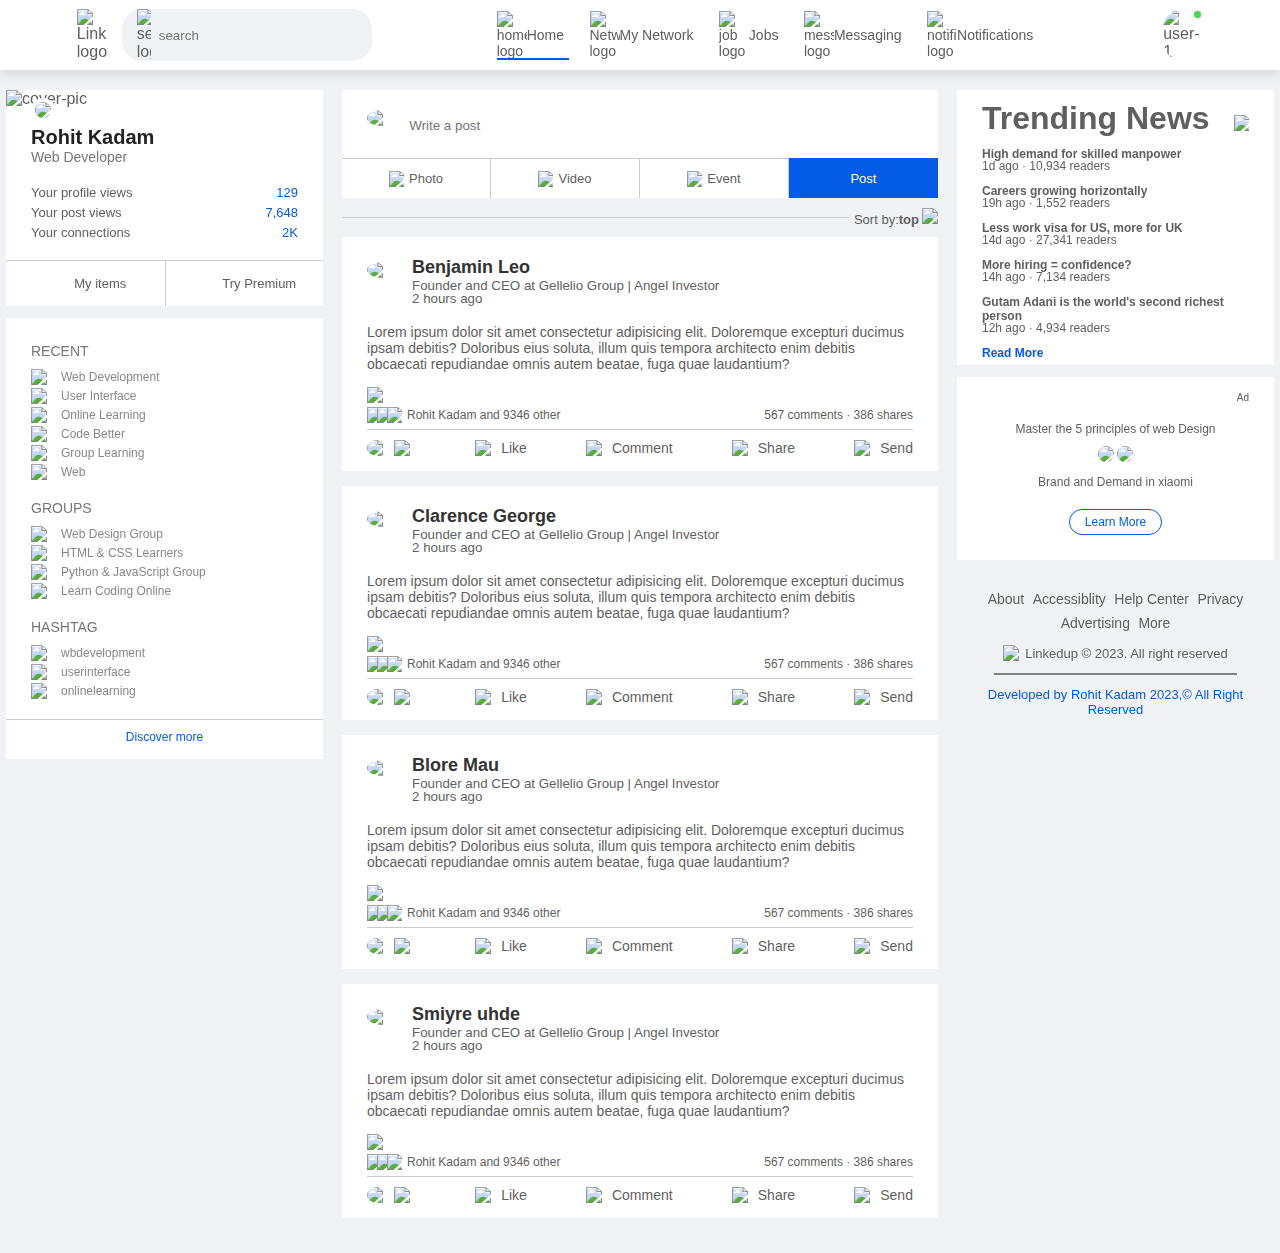
==== index.html @ aece0730 "Add files via upload" ====
<!DOCTYPE html>
<html lang="en">

<head>
    <meta charset="UTF-8" />
    <meta name="viewport" content="width=device-width, initial-scale=1.0" />
    <link rel="stylesheet" href="style.css" />
    <title>Linkdin-clone</title>
</head>

<body>
    <nav class="navbar">
        <div class="navbar-left">
            <a href="index.html" class="logo"><img src="./images/logo.png" alt="Linkdin logo" /></a>
            <div class="search-box">
                <img src="./images/search.png" alt="search logo" />
                <input type="text" placeholder="search" />
            </div>
        </div>
        <div class="navbar-center">
            <ul>
                <li><a href="#" class="active-link"><img src="./images/home.png" alt="home logo" /><span>Home</span></a></li>
                <li><a href="#"><img src="./images/network.png" alt="Network logo" /><span>My Network</span></a></li>
                <li><a href="#"><img src="./images/jobs.png" alt="job logo" /><span>Jobs</span></a></li>
                <li><a href="#"><img src="./images/message.png" alt="message logo" /><span>Messaging</span></a></li>
                <li><a href="#"><img src="./images/notification.png" alt="notifications logo" /><span>Notifications</span></a></li>
            </ul>
        </div>
        <div class="navbar-right">
            <div class="online">
                <img src="./images/user-1.png" alt="user-1" class="navbar-profile-img" onclick="toggleMenu()">
            </div>
        </div>
        <!-- -----------------profile-drop-down-menu------------------------ -->
        <div class="profile-menu-wrap" id="profileMenu">
            <div class="profile-menu">
                <div class="user-info">
                    <img src="./images/user-1.png">
                    <div>
                        <h3>Rohit Kadam</h3>
                        <a href="./profile.html">See your profile</a>
                    </div>
                </div>
                <hr>
                <a href="#" class="profile-menu-link">
                    <img src="./images/feedback.png">
                    <p>Give Feedback</p>
                    <span>></span>
                </a>
                <a href="#" class="profile-menu-link">
                    <img src="./images/setting.png">
                    <p>Setting & Privacy</p>
                    <span>></span>
                </a>
                <a href="#" class="profile-menu-link">
                    <img src="./images/help.png">
                    <p>Help & Support</p>
                    <span>></span>
                </a>
                <a href="#" class="profile-menu-link">
                    <img src="./images/display.png">
                    <p>Display & Accessiblity</p>
                    <span>></span>
                </a>
                <a href="#" class="profile-menu-link">
                    <img src="./images/logout.png">
                    <p>Logout</p>
                    <span>></span>
                </a>
            </div>
        </div>
    </nav>
    <!-- -------------end navbar------------ -->

    <div class="container">
        <!-- ---------------------left-siderbar----------------------- -->
        <div class="left-siderbar">
            <div class="sidebar-profile-box">
                <img src="./images/cover-pic.png" alt="cover-pic" width="100%" />
                <div class="sidebar-profile-info">
                    <img src="images/user-1.png">
                    <h1>Rohit Kadam</h1>
                    <h3>Web Developer</h3>
                    <ul>
                        <li>Your profile views<span>129</span></li>
                        <li>Your post views<span>7,648</span></li>
                        <li>Your connections<span>2K</span></li>
                    </ul>
                </div>
                <div class="sidebar-profile-link">
                    <a href="#"><img src="./images/items.png" alt="">My items</a>
                    <a href="#"><img src="./images/premium.png" alt="">Try Premium</a>
                </div>
            </div>
            <div class="sidebar-activity">
                <h3>RECENT</h3>
                <a href="#"><img src="./images/recent.png">Web Development</a>
                <a href="#"><img src="./images/recent.png">User Interface</a>
                <a href="#"><img src="./images/recent.png">Online Learning</a>
                <a href="#"><img src="./images/recent.png">Code Better</a>
                <a href="#"><img src="./images/recent.png">Group Learning</a>
                <a href="#"><img src="./images/recent.png">Web </a>
                <h3>GROUPS</h3>
                <a href="#"><img src="images/group.png">Web Design Group</a>
                <a href="#"><img src="images/group.png">HTML & CSS Learners</a>
                <a href="#"><img src="images/group.png">Python & JavaScript Group</a>
                <a href="#"><img src="images/group.png">Learn Coding Online</a>
                <h3>HASHTAG</h3>
                <a href="#"><img src="images/hashtag.png">wbdevelopment</a>
                <a href="#"><img src="images/hashtag.png">userinterface</a>
                <a href="#"><img src="images/hashtag.png">onlinelearning</a>
                <div class="discover-more-link">
                    <a href="#">Discover more</a>
                </div>
            </div>
        </div>    
        <!-- -------------main-content------------------------ -->
        <div class="main-content">
            <div class="create-post">
                <div class="create-post-input">
                    <img src="./images/user-1.png">
                    <textarea rows="2" placeholder="Write a post"></textarea>
                </div>
                <div class="create-post-links">
                    <li><img src="./images/photo.png">Photo</li>
                    <li><img src="./images/video.png">Video</li>
                    <li><img src="./images/event.png">Event</li>
                    <li>Post</li>
                </div>
            </div>
            <div class="sort-by">
                <hr>
                <p>Sort by:<span>top<img src="./images/down-arrow.png"></span></p>
            </div>
              <!-- ----------------------POST 1----------------- -->
            <div class="post">
                <div class="post-author">
                    <img src="./images/user-2.png">
                    <div>
                        <h1>Benjamin Leo</h1>
                        <small>Founder and CEO at Gellelio Group | Angel Investor</small>
                        <small>2 hours ago</small>
                    </div>    
                </div>
                <p>Lorem ipsum dolor sit amet consectetur adipisicing elit. Doloremque excepturi ducimus ipsam debitis? Doloribus eius soluta, illum quis tempora architecto enim debitis obcaecati repudiandae omnis autem beatae, fuga quae laudantium?</p>
                <img src="./images/post-image-1.png" width="100%">
                <div class="post-status">
                    <div>
                        <img src="./images/thumbsup.png">
                        <img src="./images/love.png" >
                        <img src="./images/clap.png">
                        <span class="liked-users">Rohit Kadam and 9346 other</span>
                    </div>
                    <div>
                        <span>567 comments &middot; 386 shares</span>
                    </div>
                </div>
                <div class="post-activity">
                    <div>
                        <img src="./images/user-1.png" class="post-activity-user-icon">
                        <img src="./images/down-arrow.png" class="post-activity-arrow-icon">
                    </div>
                    <div class="post-activity-link">
                        <img src="./images/like.png">
                        <span>Like</span>
                    </div>
                    <div class="post-activity-link">
                        <img src="./images/comment.png">
                        <span>Comment</span>
                    </div>
                    <div class="post-activity-link">
                        <img src="./images/share.png">
                        <span>Share</span>
                    </div>
                    <div class="post-activity-link">
                        <img src="./images/send.png">
                        <span>Send</span>
                    </div>
                </div>
            </div>
            <!-- ----------------------POST 2----------------- -->
            <div class="post">
                <div class="post-author">
                    <img src="./images/user-3.png">
                    <div>
                        <h1>Clarence George</h1>
                        <small>Founder and CEO at Gellelio Group | Angel Investor</small>
                        <small>2 hours ago</small>
                    </div>    
                </div>
                <p>Lorem ipsum dolor sit amet consectetur adipisicing elit. Doloremque excepturi ducimus ipsam debitis? Doloribus eius soluta, illum quis tempora architecto enim debitis obcaecati repudiandae omnis autem beatae, fuga quae laudantium?</p>
                <img src="./images/post-image-2.png" width="100%">
                <div class="post-status">
                    <div>
                        <img src="./images/thumbsup.png">
                        <img src="./images/love.png" >
                        <img src="./images/clap.png">
                        <span class="liked-users">Rohit Kadam and 9346 other</span>
                    </div>
                    <div>
                        <span>567 comments &middot; 386 shares</span>
                    </div>
                </div>
                <div class="post-activity">
                    <div>
                        <img src="./images/user-1.png" class="post-activity-user-icon">
                        <img src="./images/down-arrow.png" class="post-activity-arrow-icon">
                    </div>
                    <div class="post-activity-link">
                        <img src="./images/like.png">
                        <span>Like</span>
                    </div>
                    <div class="post-activity-link">
                        <img src="./images/comment.png">
                        <span>Comment</span>
                    </div>
                    <div class="post-activity-link">
                        <img src="./images/share.png">
                        <span>Share</span>
                    </div>
                    <div class="post-activity-link">
                        <img src="./images/send.png">
                        <span>Send</span>
                    </div>
                </div>
            </div>
            <!-- ----------------------POST 3----------------- -->
            <div class="post">
                <div class="post-author">
                    <img src="./images/user-4.png">
                    <div>
                        <h1>Blore Mau</h1>
                        <small>Founder and CEO at Gellelio Group | Angel Investor</small>
                        <small>2 hours ago</small>
                    </div>    
                </div>
                <p>Lorem ipsum dolor sit amet consectetur adipisicing elit. Doloremque excepturi ducimus ipsam debitis? Doloribus eius soluta, illum quis tempora architecto enim debitis obcaecati repudiandae omnis autem beatae, fuga quae laudantium?</p>
                <img src="./images/post-image-3.png" width="100%">
                <div class="post-status">
                    <div>
                        <img src="./images/thumbsup.png">
                        <img src="./images/love.png" >
                        <img src="./images/clap.png">
                        <span class="liked-users">Rohit Kadam and 9346 other</span>
                    </div>
                    <div>
                        <span>567 comments &middot; 386 shares</span>
                    </div>
                </div>
                <div class="post-activity">
                    <div>
                        <img src="./images/user-1.png" class="post-activity-user-icon">
                        <img src="./images/down-arrow.png" class="post-activity-arrow-icon">
                    </div>
                    <div class="post-activity-link">
                        <img src="./images/like.png">
                        <span>Like</span>
                    </div>
                    <div class="post-activity-link">
                        <img src="./images/comment.png">
                        <span>Comment</span>
                    </div>
                    <div class="post-activity-link">
                        <img src="./images/share.png">
                        <span>Share</span>
                    </div>
                    <div class="post-activity-link">
                        <img src="./images/send.png">
                        <span>Send</span>
                    </div>
                </div>
            </div>
            <!-- ----------------------POST 4----------------- -->
            <div class="post">
                <div class="post-author">
                    <img src="./images/user-5.png">
                    <div>
                        <h1>Smiyre uhde</h1>
                        <small>Founder and CEO at Gellelio Group | Angel Investor</small>
                        <small>2 hours ago</small>
                    </div>    
                </div>
                <p>Lorem ipsum dolor sit amet consectetur adipisicing elit. Doloremque excepturi ducimus ipsam debitis? Doloribus eius soluta, illum quis tempora architecto enim debitis obcaecati repudiandae omnis autem beatae, fuga quae laudantium?</p>
                <img src="./images/post-image-4.png" width="100%">
                <div class="post-status">
                    <div>
                        <img src="./images/thumbsup.png">
                        <img src="./images/love.png" >
                        <img src="./images/clap.png">
                        <span class="liked-users">Rohit Kadam and 9346 other</span>
                    </div>
                    <div>
                        <span>567 comments &middot; 386 shares</span>
                    </div>
                </div>
                <div class="post-activity">
                    <div>
                        <img src="./images/user-1.png" class="post-activity-user-icon">
                        <img src="./images/down-arrow.png" class="post-activity-arrow-icon">
                    </div>
                    <div class="post-activity-link">
                        <img src="./images/like.png">
                        <span>Like</span>
                    </div>
                    <div class="post-activity-link">
                        <img src="./images/comment.png">
                        <span>Comment</span>
                    </div>
                    <div class="post-activity-link">
                        <img src="./images/share.png">
                        <span>Share</span>
                    </div>
                    <div class="post-activity-link">
                        <img src="./images/send.png">
                        <span>Send</span>
                    </div>
                </div>
            </div>
        </div>
        <!-- ---------------------right-sidebar-------------- -->
        <div class="right-sidebar">
            <div class="sidebar-news">
                <img src="./images/more.png" class="info-icon">
                <h1>Trending News</h1>
                <a href="#">High demand for skilled manpower</a>
                <span>1d ago &middot; 10,934 readers</span>

                <a href="#">Careers growing horizontally</a>
                <span>19h ago &middot; 1,552 readers</span>

                <a href="#">Less work visa for US, more for UK</a>
                <span>14d ago &middot; 27,341 readers</span>

                <a href="#">More hiring = confidence?</a>
                <span>14h ago &middot; 7,134 readers</span>

                <a href="#">Gutam Adani is the world's second richest person</a>
                <span>12h ago &middot; 4,934 readers</span>

                <a href="#" class="read-more-link">Read More</a>
            </div>
            <div class="sidebar-ad">
                <small>Ad</small>
                <p>Master the 5 principles of web Design</p>
                <div>
                    <img src="./images/user-1.png">
                    <img src="./images/mi-logo.png">
                </div>
                <b>Brand and Demand in xiaomi</b>
                <a href="#" class="ad-link">Learn More</a>
            </div>
            <div class="sidebar-useful-links">
                <a href="#">About</a>
                <a href="#">Accessiblity</a>
                <a href="#">Help Center</a>
                <a href="#">Privacy</a>
                <a href="#">Advertising</a>
                <a href="#">More</a>
                <div class="copyright-msg">
                    <img src="./images/logo.png">
                    <p>Linkedup &#169; 2023. All right reserved</p>
                </div>
                <hr/>
                <p class="copyright-msg-rohit">Developed by Rohit Kadam 2023,&#169; All Right Reserved</p>
            </div>
        </div>
    </div>
    <script>
        let profileMenu = document.getElementById("profileMenu")
        function toggleMenu(){
            profileMenu.classList.toggle("open-menu");
        }
    </script>
</body>

</html>
---- style.css ----
*{
    margin: 0;
    padding: 0;
    font-family: 'Poppins',sans-serif;
    box-sizing: border-box;
}

body{
    background-color: #f0f2f5;
    color: #5f5f5f;
}

a{
    text-decoration: none;
    color: #5f5f5f;
}

.navbar{
    display: flex;
    align-items: center;
    justify-content: space-between;
    background: #fff;
    padding: 6px 6%;
    position: sticky;
    top: 0;
    z-index: 100;
    box-shadow: 0 5px 10px rgba(0, 0, 0, 0.1); 
}

.logo img{
    width: 30px;
    margin-right: 15px;
    display: block;

}

.navbar-center ul li{
    display: inline-block;
    list-style: none;   
}

.navbar-center ul li a{
    display: flex;
    align-items: center;
    font-size: 14px;
    margin: 5px 8px;
    padding-right: 5px;
    position: relative;
}

.navbar-center ul li a img{
    width: 30px;
}

.navbar-center ul li a::after{
    content: '';
    width: 0;
    height: 2px;
    background: #045be6;
    position: absolute;
    bottom: -1px;
    transition: width 0.3s;

}

.navbar-center ul li a:hover::after, .navbar-center ul li a.active-link::after{
    width: 100%;
}


.navbar-profile-img{
    width: 40px;
    border-radius: 50px;
    display: block;
    cursor: pointer;
    position: relative;
}

.online{
    position: relative;
}

.online::after{
    content: '';
    width: 7px;
    height: 7px;
    border: 2px solid #fceded;
    border-radius: 50px;
    right: 0px;
    top: 0px;
    background: #41db51;
    position: absolute;
}

.search-box{
    background: #f0f2f5;
    width: 250px;
    border-radius: 20px;
    display: flex;
    align-items: center;
    padding: 0 15px;

}

.navbar-left{
    display: flex;
    align-items: center;
}

.search-box img{
    width: 14px;
}

.search-box input{
    width: 100%;
    background: transparent;
    padding: 8px;
    outline: none;
    border: none;
}

/* ----------end navbar css---------- */

.container{
    padding: 20px 6px;
    display: flex;
    flex-wrap: wrap;
    justify-content: space-between;
}

/* ---------------------left-siderbar----------------------- */

.left-siderbar{
    flex-basis: 25%;
    align-self: flex-start;
    position: sticky;
    top: 73px;
}

.sidebar-profile-box{
    background: #fff;
}

.sidebar-profile-info{
    padding: 0 25px;
}

.sidebar-profile-info img{
    width: 90px;
    border-radius: 50%;
    background: #fff;
    padding: 4px;
    margin-top: -45px;
}

.sidebar-profile-info h1{
    font-size: 20px;
    font-weight: 600;
    color: #222;
}

.sidebar-profile-info h3{
    font-size: 14px;
    font-weight: 500;
    color: #777;
}

.sidebar-profile-info ul{
    list-style: none;
    margin: 20px 0;
}

.sidebar-profile-info ul li{
    width: 100%;
    margin: 5px 0;
    font-size: 13px;
}

.sidebar-profile-info ul li span{
    float: right;
    color: #045be6;
}

.sidebar-profile-link{
    display: flex;
    align-items: center;
    border-top: 1px solid #ccc;
}

.sidebar-profile-link a{
    flex-basis: 50%;
    display: flex;
    align-items: center;
    justify-content: center;
    padding: 15px 0;
    font-size: 13px;
    border-left: 1px solid #ccc;
}

.sidebar-profile-link a:first-child{
    border-left: 0;
}

.sidebar-profile-link a img{
    width: 20px;
    margin-right: 10px;
}

.sidebar-activity{
    background: #fff;
    padding: 5px 25px;
    margin: 12px 0;
}

.sidebar-activity h3{
    color: #777;
    font-size: 14px;
    font-weight: 500;
    margin: 20px 0 10px;
}

.sidebar-activity a{
    display: flex;
    align-items: center;
    font-size: 12px;
    font-weight: 500;
    color: #888;
    margin: 3px 0;
}

.sidebar-activity img{
    width: 20px;
    margin-right: 10px;
}

.discover-more-link{
    border-top: 1px solid #ccc;
    text-align: center;
    margin-top: 20px;
    margin-left: -25px;
    margin-right: -25px;
}

.discover-more-link a {
    color: #045be6;
    display: inline-block;
    margin: 10px 0; 
}


/* -------------main-content------------------------ */


.main-content{
    flex-basis: 47%;
}

.create-post{
    background: #fff;
}

.create-post-input{
    padding: 20px 25px 10px;
    display: flex;
    align-items: flex-start;
}

.create-post-input img{
    width: 35px;
    border-radius: 50%;
    margin-right: 10px;
}

.create-post-input textarea{
    width: 100%;
    border: 0;
    outline: 0;
    resize: none;
    background: transparent;
    margin-top: 8px;
}

::placeholder{
    font-weight: 500;
}

.create-post-links{
    display: flex;
    align-items: flex-start;
}

.create-post-links li{
    list-style: none;
    border-top: 1px solid #ccc;
    border-right: 1px solid #ccc;
    flex-basis: 25%;
    height: 40px;
    font-size: 13px;
    display: flex;
    align-items: center;
    justify-content: center;
    cursor: pointer;
}

.create-post-links li img{
    width: 15px;
    margin-right: 5px;
}

.create-post-links li:last-child{
    background: #045be6;
    color: #fff;
    border-top: 0;
    border-right: 0;
}

.sort-by{
    display: flex;
    align-items: center;
    margin: 10px 0;
}

.sort-by hr{
    flex: 1;
    border: 0;
    height: 1px;
    background: #ccc;
}

.sort-by p{
    font-size: 13px;
    padding-left: 5px;
}

.sort-by p span{
    font-weight: 600;
    cursor: pointer;
}

.sort-by p span img{
    width: 12px;
    margin-left: 3px;
}

.post{
    background: #fff;
    padding: 20px 25px 5px;
    margin: 5px 0 15px;
}

.post-author{
    display: flex;
    align-items: flex-start;
    margin-bottom: 20px;
}

.post-author img{
    width: 35px;
    border-radius: 50%;
    margin-right: 10px;
    margin-top: 5px;
}

.post-author h1{
    font-size: 18px;
    font-weight: 600;
    color: #333;
}

.post-author small{
    display: block;
    margin-bottom: -2px;
}

.post p{
    font-size: 14px;
    margin-bottom: 15px;
}

.post-status{
    display: flex;
    flex-wrap: wrap;
    align-items: center;
    justify-content: space-between;
    font-size: 12px;
    border-bottom: 1px solid #ccc;
    padding-bottom: 6px;
}

.post-status div{
    display: flex;
    align-items: center;
}

.post-status img{
    width: 15px;
    margin-right: -5px;
}

.liked-users{
    margin-left: 10px;
}

.post-activity{
    display: flex;
    align-items: center;
    justify-content: space-between;
    padding: 10px 0;
    font-size: 14px;
    font-weight: 500;
}

.post-activity div{
    display: flex;
    align-items: center;
}

.post-activity-user-icon{
    width: 22px;
    border-radius: 50%;
}

.post-activity-arrow-icon{
    width: 22px;
    margin-left: 5px;
}

.post-activity-link img{
    width: 18px;
    margin-right: 8px;
}


/* ---------------------right-sidebar-------------- */


.right-sidebar{
    flex-basis: 25%;
    align-self: flex-start;
    position: sticky;
    top: 73px;
}

.info-icon{
    width: 15px;
    float: right;
    margin-top: 15px;
}

.sidebar-news{
    background: #fff;
    padding: 10px 25px;
}

.sidebar-news h3{
    font-size: 18px;
    font-weight: 600;
    color: #333;
    margin: 10px 0 30px;
}

.sidebar-news a{
    display: block;
    font-size: 12px;
    font-weight: 600;
    margin-top: 10px;
    margin-bottom: -5px;
}

.sidebar-news span{
    font-size: 12px;

}

.read-more-link{
    color: #045be6;
    font-weight: 500;
    margin: 20px 0 10px;
}

.sidebar-ad{
    background: #fff;
    padding: 15px 25px;
    text-align: center;
    margin: 12px 0;
    font-size: 12px;
}

.sidebar-ad img{
    width: 60px;
    border-radius: 50%;
}

.sidebar-ad small{
    float: right;
    font-weight: 500;
}

.sidebar-ad p{
    margin-top: 30px;
    margin-bottom: 10px;
}

.sidebar-ad b{
    display: block;
    font-weight: 500;
    margin-top: 10px;
}

.ad-link{
    display: inline-block;
    border: 1px solid #045be6;
    border-radius: 30px;
    padding: 5px 15px;
    color: #045be6;
    font-weight: 500;
    margin: 20px auto 10px;
}

.sidebar-useful-links{
    padding: 15px 25px;
    text-align: center;
}

.sidebar-useful-links a{
    display: inline-block;
    font-size: 14px;
    margin: 4px 2px;
}

.sidebar-useful-links hr{
    border: 1px solid;
    margin: 12px;
} 

.sidebar-useful-links p{
    font-size: 13px;
    
} 

.copyright-msg{
    display: flex;
    align-items: center;
    justify-content: center;
    font-size: 12px;
    margin-top: 10px;
    font-weight: 500;
}

.copyright-msg img{
    width: 18px;
    margin-right: 4px;
}

.copyright-msg-rohit{
    color:#045be6;
}


/* -----------------profile-drop-down-menu------------------------ */


.profile-menu-wrap{
    position: absolute;
    top: 100%;
    right: 5%;
    width: 320px;
    max-height: 0;
    overflow: hidden;
    transition: max-height 0.5s;
}

.profile-menu-wrap.open-menu{
    max-height: 400px;
}

.profile-menu{
    background: #074481e9;
    color: #fff;
    padding: 20px;
    margin: 10px;
}

.user-info{
    display: flex;
    align-items: center;
}

.user-info img{
    width: 50px;
    border-radius: 50%;
    margin-right: 15px;
}

.user-info h3{
    font-weight: 500;
    margin-bottom: -7px;
}

.user-info a{
    color: #c9dbf8;
    font-size: 13px;
}

.profile-menu hr{
    border: 0;
    height: 1px;
    width: 100%;
    background: #fff;
    margin: 15px 0 10px;
}

.profile-menu-link{
    display: flex;
    align-items: center;
    color: #fff;
    margin: 12px 0;
    font-size: 14px;
}

.profile-menu-link p{
    width: 100%;
}

.profile-menu-link img{
    width: 35px;
    border-radius: 50%;
    margin-right: 15px;
}

/* ------------------container----------------------- */


.profile-main{
    flex-basis: 73%;
}

.profile-sidebar{
    flex-basis: 25%;
    align-self: flex-start;
    position: sticky;
    top: 73px;
}

.profile-container{
    background: #fff;
}

.profile-container-inner{
    padding: 0 4% 10px;
}

.profile-pic{
    width: 150px;
    border-radius: 50%;
    margin-top: -75px;
    padding: 5px;
    background: #fff;
}

.profile-container h1{
    font-size: 28px;
    font-weight: 600;
    color: #222;
}

.profile-container b{
    font-weight: 500;
}

.profile-container p{
    margin-top: 5px;
}

.profile-container a{
    color: #045be6;
    font-weight: 500;
}

.mutual-connection{
    display: flex;
    align-items: center;
    margin: 20px 0;
}

.mutual-connection img{
    width: 30px;
    border-radius: 50%;
    margin-right: 5px;
}

.profile-btn a{
    display: inline-flex;
    align-items: center;
    background: #e4e6eb;
    padding: 6px 15px;
    border-radius: 4px;
    margin-right: 10px;
}

.profile-btn a img{
    width: 18px;
    margin-right: 5px;
}

.profile-btn .primary-btn{
    background: #045be6;
    color: #fff;
}

.profile-description{
    background: #fff;
    padding: 20px 4% 30px;
    margin: 12px 0;
}

.profile-description h2{
    color: #333;
    margin: 10px 0 20px;
    font-weight: 600;
}

.see-more-link{
    display: block;
    text-align: right;
    font-size: 15px;
}

.profile-desc-row{
    display: flex;
    align-items: flex-start;
    margin: 20px 0;
} 

.profile-desc-row img{
    width: 50px;
    margin-right: 25px;
    margin-top: 5px;
}

.profile-desc-row div{
    width: 100%;
}

.profile-desc-row h3{
    font-size: 18px;
    font-weight: 600;
    color: #333;
}

.profile-desc-row b{
    display: block;
    font-weight: 500;
    font-size: 15px;
}

.profile-desc-row p{
    margin-top: 15px;
}

.profile-desc-row hr{
    border: 0;
    border-bottom: 1px solid #999;
    margin-top: 10px;
}

.experience-link{
    display: flex;
    align-items: center;
    justify-content: center;
    padding-top: 20px;
    font-weight: 500;
}

.experience-link img{
    width: 20px;
    margin-left: 8px;
}

.skills-btn{
    display: inline-block;
    margin: 10px 5px;
    padding: 6px 18px;
    border: 1px solid #777;
    border-radius: 12px;
    font-weight: 500;
}

.language-btn{
    display: inline-block;
    margin: 10px 5px;
    padding: 6px 18px;
    background: #e4e6eb;
    font-size: 12px;
    font-weight: 500;
}


/* ---------------------sidebar-------------------- */


.profile-sidebar .sidebar-ad{
    margin: 0;
}

.sidebar-people{
    background: #fff;
    padding: 15px 25px;
    margin: 12px 0;
    font-size: 12px;
    position: sticky;
}

.sidebar-people h3{
    font-size: 16px;
    font-weight: 600;
    margin: 10px 0 20px;
}


.sidebar-people-row img{
    width: 40px;
    border-radius: 50%;
    margin-right: 8px;
    margin-top: 5px;

}

.sidebar-people-row h2{
    font-weight: 500;
    font-size: 16px;
}

.sidebar-people-row a{
    display: inline-block;
    margin: 10px 0;
    padding: 5px 25px;
    border: 1px solid #5f5f5f;
    border-radius: 30px;
    font-weight: 500;
}


/* ---------------footer------------ */


.profile-footer{
    padding: 0 6% 30px;
}

.profile-footer .sidebar-useful-links{
    text-align: left;
    padding: 0;

}

.profile-footer .copyright-msg{
    justify-content: flex-start;
}


/* ----------------responsive-------------------- */

@media only screen and (max-width: 1014px){
    .search-box{
        width: 200px;
    }
}
@media only screen and (max-width: 956px){
    .search-box{
        width: 130px;
    }
}

@media only screen and (max-width: 600px){
    .search-box{
        background:transparent;
        width: auto;
        padding: 0; 
    }
    .search-box input{
        width: 0;
        padding: 0;
    }
    .navbar-center ul li a span{
        display: none;
    }
    .navbar-center ul li a{
        padding-right: 0;
        margin: 5px;
    }
    .navbar-profile-img{
        width: 30px;
    }
    .container{
        padding: 15px 3%; 
    }
    .left-siderbar,.right-sidebar{
        flex-basis: 100%;
        position: relative;
        top: unset;
    }
    .main-content{
        flex-basis: 100%;
    }
    .post-status div{
        margin: 2px 0; 
    }
    .post-activity-link span{
        display: none;
    }
    .post-activity-link img{
        margin-right: 0;
    }
    .profile-main, .profile-sidebar{
        flex-basis: 100%;
    }
    .profile-container{
        font-size: 14px;
    }
    .profile-pic{
        width: 100px;
        margin-top: -50px;
    }
    .profile-description{
        font-size: 14px;
    }
}
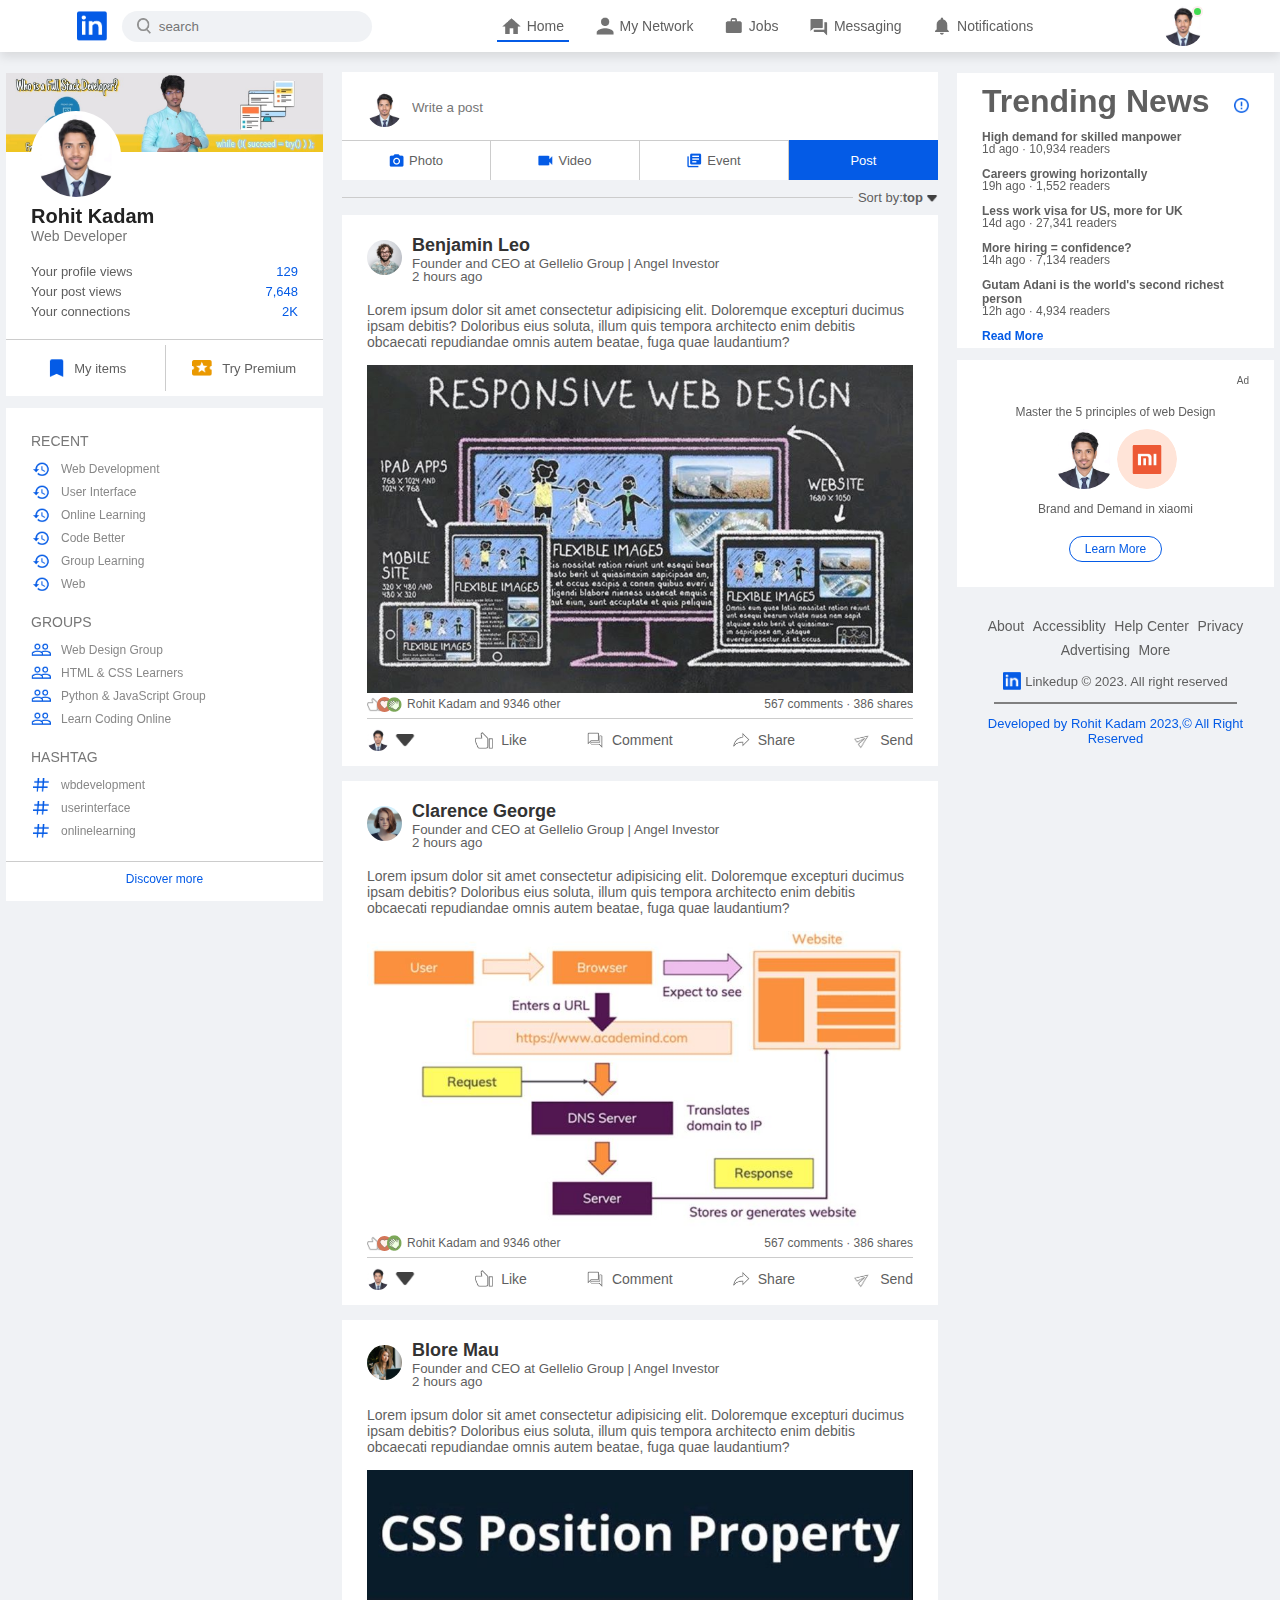
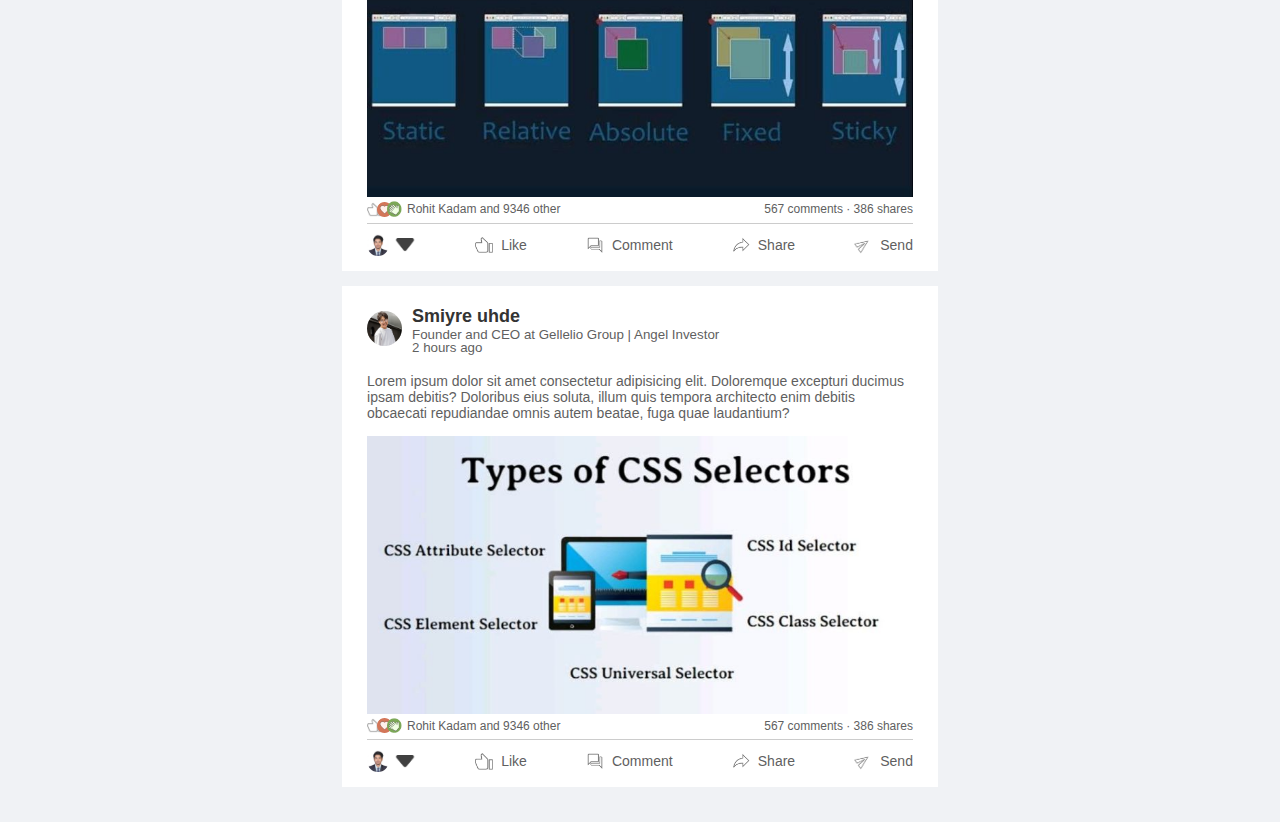
==== commit a7b86524: "index.html" ====
--- a/index.html
+++ b/index.html
@@ -4,6 +4,7 @@
 <head>
     <meta charset="UTF-8" />
     <meta name="viewport" content="width=device-width, initial-scale=1.0" />
+    <link rel="icon" type="image/x-icon" href="./images/logo.png" sizes="">
     <link rel="stylesheet" href="style.css" />
     <title>Linkdin-clone</title>
 </head>
@@ -373,4 +374,4 @@
     </script>
 </body>
 
-</html>+</html>
